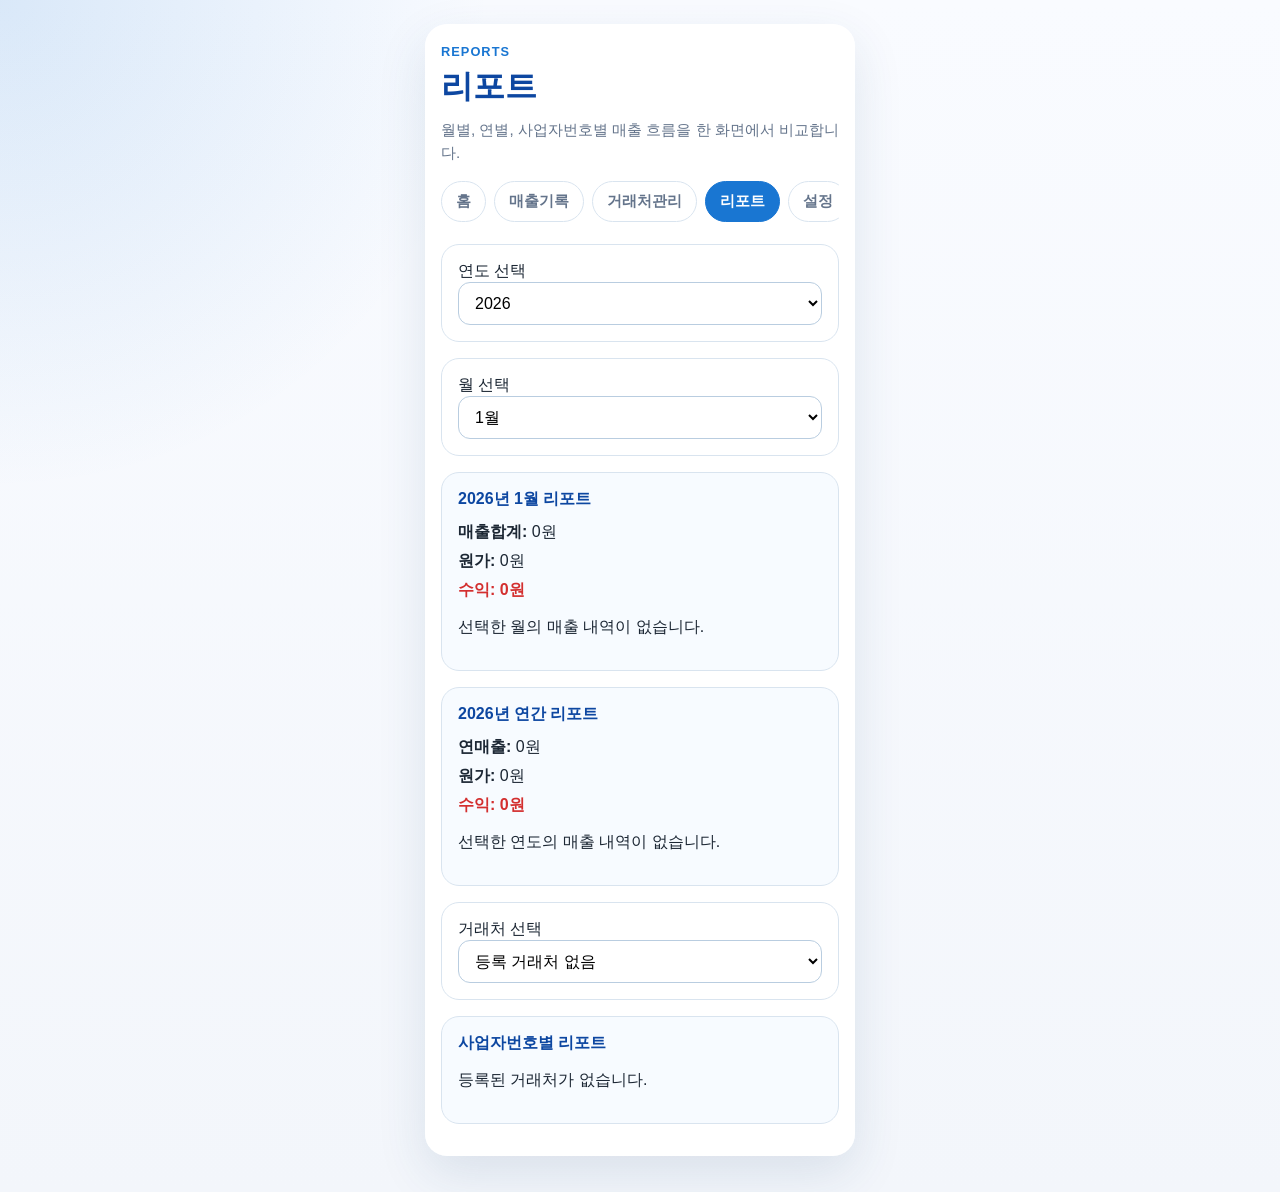
==== reports.html @ 77dbec75 "Add files via upload" ====
<!DOCTYPE html>
<html lang="ko">
<head>
  <meta charset="UTF-8">
  <meta name="viewport" content="width=device-width, initial-scale=1.0">
  <title>리포트</title>
  <link rel="manifest" href="manifest.json">
  <meta name="theme-color" content="#1976d2">
  <link rel="stylesheet" href="style.css">
</head>
<body>
  <div class="container">
    <header class="site-header">
      <p class="eyebrow">Reports</p>
      <h1>리포트</h1>
      <p class="site-description">월별, 연별, 사업자번호별 매출 흐름을 한 화면에서 비교합니다.</p>
    </header>

    <nav class="top-nav">
      <a class="nav-link" href="index.html">홈</a>
      <a class="nav-link" href="sales.html">매출기록</a>
      <a class="nav-link" href="clients.html">거래처관리</a>
      <a class="nav-link is-active" href="reports.html">리포트</a>
      <a class="nav-link" href="settings.html">설정</a>
    </nav>

    <main class="page-stack">
      <div id="year-selector"></div>
      <div id="month-selector"></div>
      <div id="month-report"></div>
      <div id="year-report"></div>
      <div id="business-selector"></div>
      <div id="business-report"></div>
    </main>
  </div>

  <script src="data.js"></script>
  <script src="reports.js"></script>
</body>
</html>
---- style.css ----
:root {
  --bg: #f3f6fb;
  --surface: #ffffff;
  --surface-soft: #f7fbff;
  --line: #d9e4ef;
  --line-strong: #b9cde0;
  --text: #1c2734;
  --muted: #64748b;
  --brand: #1976d2;
  --brand-strong: #0d47a1;
  --accent: #fff4d6;
  --accent-line: #ecd9a5;
  --danger: #d32f2f;
}

* {
  box-sizing: border-box;
}

body {
  margin: 0;
  color: var(--text);
  font-family: 'Noto Sans KR', sans-serif;
  background:
    radial-gradient(circle at top left, rgba(25, 118, 210, 0.14), transparent 28%),
    linear-gradient(180deg, #f9fbff 0%, var(--bg) 100%);
}

a {
  color: inherit;
}

.container {
  max-width: 430px;
  margin: 24px auto 36px;
  padding: 20px 16px 32px;
  border-radius: 22px;
  background: rgba(255, 255, 255, 0.94);
  box-shadow: 0 18px 50px rgba(34, 72, 119, 0.12);
  backdrop-filter: blur(10px);
}

.site-header {
  margin-bottom: 16px;
}

.eyebrow {
  margin: 0 0 6px;
  color: var(--brand);
  font-size: 0.8rem;
  font-weight: 700;
  letter-spacing: 0.08em;
  text-transform: uppercase;
}

h1 {
  margin: 0;
  color: var(--brand-strong);
  font-size: 2rem;
}

h2,
h3,
h4 {
  margin: 0;
}

.site-description {
  margin: 10px 0 0;
  color: var(--muted);
  line-height: 1.5;
  font-size: 0.95rem;
}

.top-nav {
  display: flex;
  gap: 8px;
  overflow-x: auto;
  padding-bottom: 4px;
  margin-bottom: 18px;
}

.nav-link {
  flex: 0 0 auto;
  padding: 10px 14px;
  border: 1px solid var(--line);
  border-radius: 999px;
  background: var(--surface);
  color: var(--muted);
  font-size: 0.92rem;
  font-weight: 600;
  text-decoration: none;
}

.nav-link.is-active {
  border-color: var(--brand);
  background: var(--brand);
  color: #fff;
}

.page-stack {
  display: grid;
  gap: 16px;
}

.card,
.section-card,
.compact-card,
.report-panel,
.settings-panel {
  border: 1px solid var(--line);
  border-radius: 18px;
  background: var(--surface);
  padding: 16px;
}

.section-card,
.report-panel {
  background: var(--surface-soft);
}

.compact-card {
  background: var(--accent);
  border-color: var(--accent-line);
}

.menu-grid,
.summary-grid,
.settings-grid {
  display: grid;
  gap: 10px;
}

.menu-grid {
  grid-template-columns: repeat(2, minmax(0, 1fr));
  margin-top: 12px;
}

.menu-card {
  display: block;
  min-height: 120px;
  padding: 14px;
  border: 1px solid var(--line);
  border-radius: 16px;
  background: linear-gradient(180deg, #ffffff 0%, #f8fbff 100%);
  text-decoration: none;
}

.menu-card strong {
  display: block;
  margin-bottom: 8px;
  color: var(--brand-strong);
  font-size: 1rem;
}

.menu-card span,
.summary-copy,
.muted,
.empty-text,
.file-hint,
.client-meta,
.selected-client-banner,
.sales-form-note,
.inline-muted {
  color: var(--muted);
  font-size: 0.9rem;
  line-height: 1.5;
}

.summary-grid,
.settings-grid {
  margin-top: 12px;
  grid-template-columns: repeat(2, minmax(0, 1fr));
}

.summary-tile,
.settings-tile {
  padding: 14px;
  border: 1px solid var(--line);
  border-radius: 14px;
  background: #fff;
}

.summary-tile strong,
.settings-tile strong {
  display: block;
  margin-bottom: 6px;
  font-size: 1.1rem;
}

.selector-row {
  display: flex;
  align-items: center;
  gap: 8px;
}

.selector-row label {
  flex: 1;
}

.stack-form,
.settings-actions,
.button-row,
.client-choice-list,
.report-summary,
.certificate-actions {
  display: grid;
  gap: 8px;
}

.button-row,
.certificate-actions,
.settings-actions {
  grid-template-columns: repeat(2, minmax(0, 1fr));
}

.button-row.single {
  grid-template-columns: 1fr;
}

input,
select,
button,
textarea {
  width: 100%;
  font: inherit;
}

input,
select,
textarea {
  padding: 11px 12px;
  border: 1px solid var(--line-strong);
  border-radius: 12px;
  background: #fff;
}

button {
  border: 0;
  border-radius: 12px;
  padding: 12px;
  cursor: pointer;
}

.primary-button,
.toggle-report-button {
  background: var(--brand);
  color: #fff;
}

.toggle-report-button.is-open {
  background: var(--brand-strong);
}

.secondary-button {
  border: 1px solid var(--line-strong);
  background: #fff;
  color: var(--brand-strong);
}

.danger-button {
  background: var(--danger);
  color: #fff;
}

.report-title {
  color: var(--brand-strong);
  font-size: 1rem;
}

.report-summary {
  margin-top: 12px;
  margin-bottom: 12px;
}

.profit {
  color: var(--danger);
  font-weight: 700;
}

.report-group {
  margin-top: 12px;
  padding-top: 12px;
  border-top: 1px solid var(--line);
}

.report-group:first-of-type {
  margin-top: 0;
  padding-top: 0;
  border-top: 0;
}

.report-group-title {
  margin-bottom: 8px;
  font-size: 0.98rem;
}

.report-list,
.client-list {
  list-style: none;
  margin: 12px 0 0;
  padding: 0;
}

.report-list li,
.client-list li {
  margin-bottom: 8px;
}

.report-list li,
.client-button,
.client-choice-button,
.certificate-viewer,
.settings-box {
  border: 1px solid var(--line);
  border-radius: 14px;
  background: #fff;
}

.report-list li,
.client-button,
.client-choice-button,
.settings-box {
  padding: 12px;
}

.client-button,
.client-choice-button {
  text-align: left;
}

.client-button.is-active,
.client-choice-button.is-active {
  border-color: var(--brand);
  background: #eef6ff;
}

.client-button strong,
.client-choice-button strong {
  display: block;
  margin-bottom: 4px;
}

.client-choice-list {
  grid-template-columns: repeat(2, minmax(0, 1fr));
  margin-top: 12px;
}

.certificate-viewer {
  margin-top: 12px;
  padding: 12px;
}

.certificate-viewer p {
  margin: 0 0 8px;
}

.certificate-image {
  width: 100%;
  border-radius: 12px;
  border: 1px solid var(--line);
}

.embedded-report {
  margin-top: 14px;
}

.settings-box {
  margin-top: 12px;
}

.settings-box h3 {
  margin-bottom: 8px;
}

.settings-note {
  margin-top: 8px;
  color: var(--muted);
  font-size: 0.9rem;
}

table {
  width: 100%;
  margin-top: 12px;
  border-collapse: collapse;
  table-layout: fixed;
}

th,
td {
  border: 1px solid var(--line);
  text-align: center;
  padding: 16px 0;
}

.calendar-day {
  background: #fbfdff;
  cursor: pointer;
  transition: background 0.18s ease;
}

.calendar-day:hover {
  background: #eaf4ff;
}

@media (max-width: 480px) {
  .container {
    margin: 0;
    min-height: 100vh;
    border-radius: 0;
  }

  .menu-grid,
  .summary-grid,
  .settings-grid,
  .button-row,
  .certificate-actions,
  .settings-actions,
  .client-choice-list {
    grid-template-columns: 1fr;
  }
}
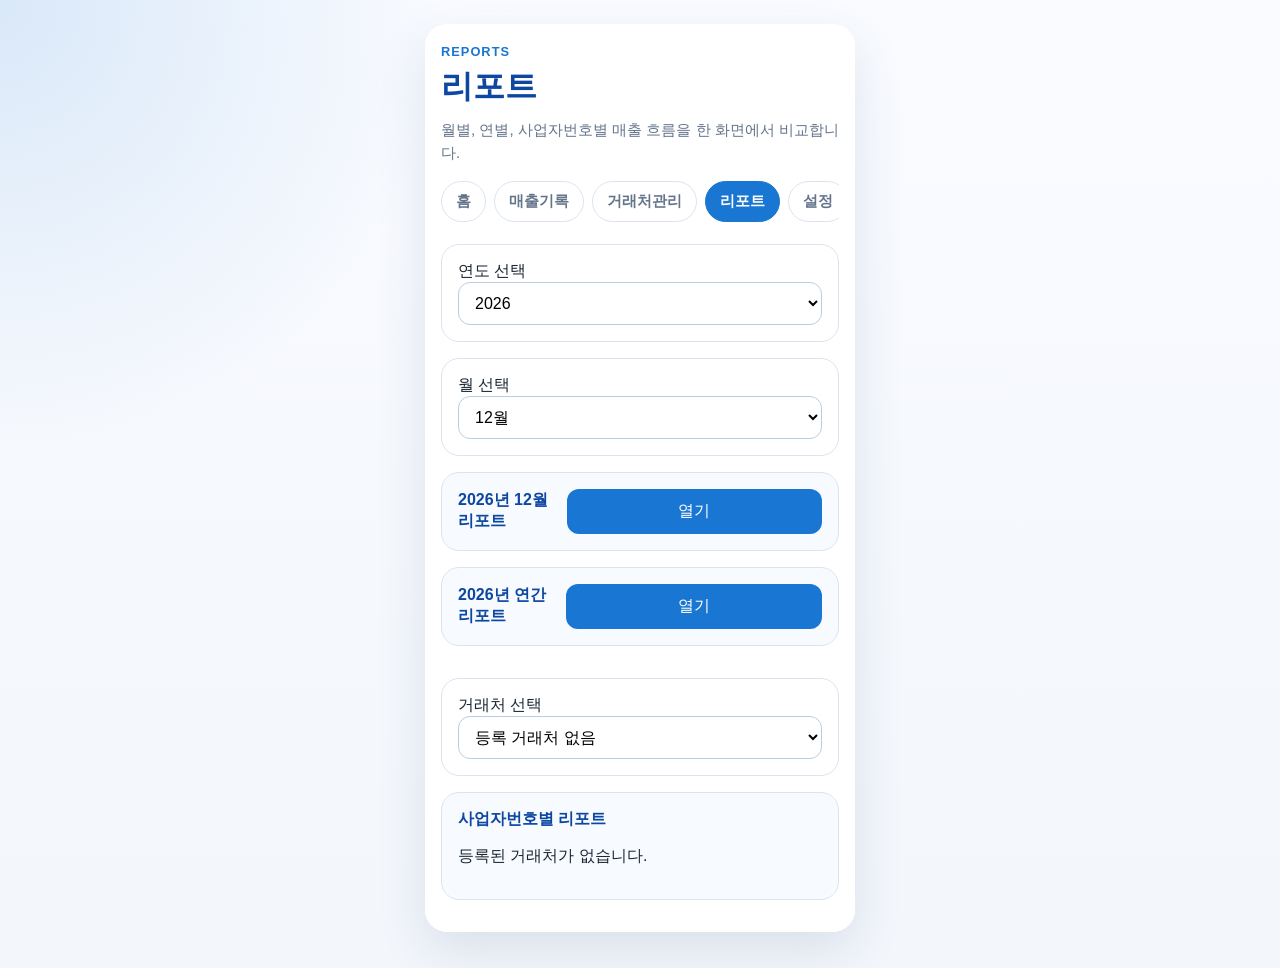
==== commit 7ed2cd0a: "Add files via upload" ====
--- a/reports.html
+++ b/reports.html
@@ -29,6 +29,7 @@
       <div id="month-selector"></div>
       <div id="month-report"></div>
       <div id="year-report"></div>
+      <div id="report-edit-panel"></div>
       <div id="business-selector"></div>
       <div id="business-report"></div>
     </main>
--- a/style.css
+++ b/style.css
@@ -268,6 +268,27 @@
   font-size: 1rem;
 }
 
+.report-header {
+  display: flex;
+  align-items: center;
+  justify-content: space-between;
+  gap: 12px;
+}
+
+.report-entry-button {
+  width: 100%;
+  border: 1px solid var(--line);
+  border-radius: 14px;
+  background: #fff;
+  padding: 12px;
+  text-align: left;
+  cursor: pointer;
+}
+
+.report-entry-button:hover {
+  background: #f8fbff;
+}
+
 .report-summary {
   margin-top: 12px;
   margin-bottom: 12px;
@@ -394,6 +415,7 @@
 }
 
 .calendar-day {
+  position: relative;
   background: #fbfdff;
   cursor: pointer;
   transition: background 0.18s ease;
@@ -401,6 +423,29 @@
 
 .calendar-day:hover {
   background: #eaf4ff;
+}
+
+.calendar-day.has-entry {
+  background: linear-gradient(180deg, #fff4d6 0%, #ffe7b1 100%);
+}
+
+.calendar-day.has-entry:hover {
+  background: linear-gradient(180deg, #ffeabf 0%, #ffd982 100%);
+}
+
+.calendar-date-number {
+  display: block;
+  font-weight: 700;
+}
+
+.calendar-day-total {
+  display: block;
+  margin-top: 6px;
+  padding: 0 4px;
+  color: #8b5a00;
+  font-size: 0.72rem;
+  line-height: 1.25;
+  word-break: keep-all;
 }
 
 @media (max-width: 480px) {
